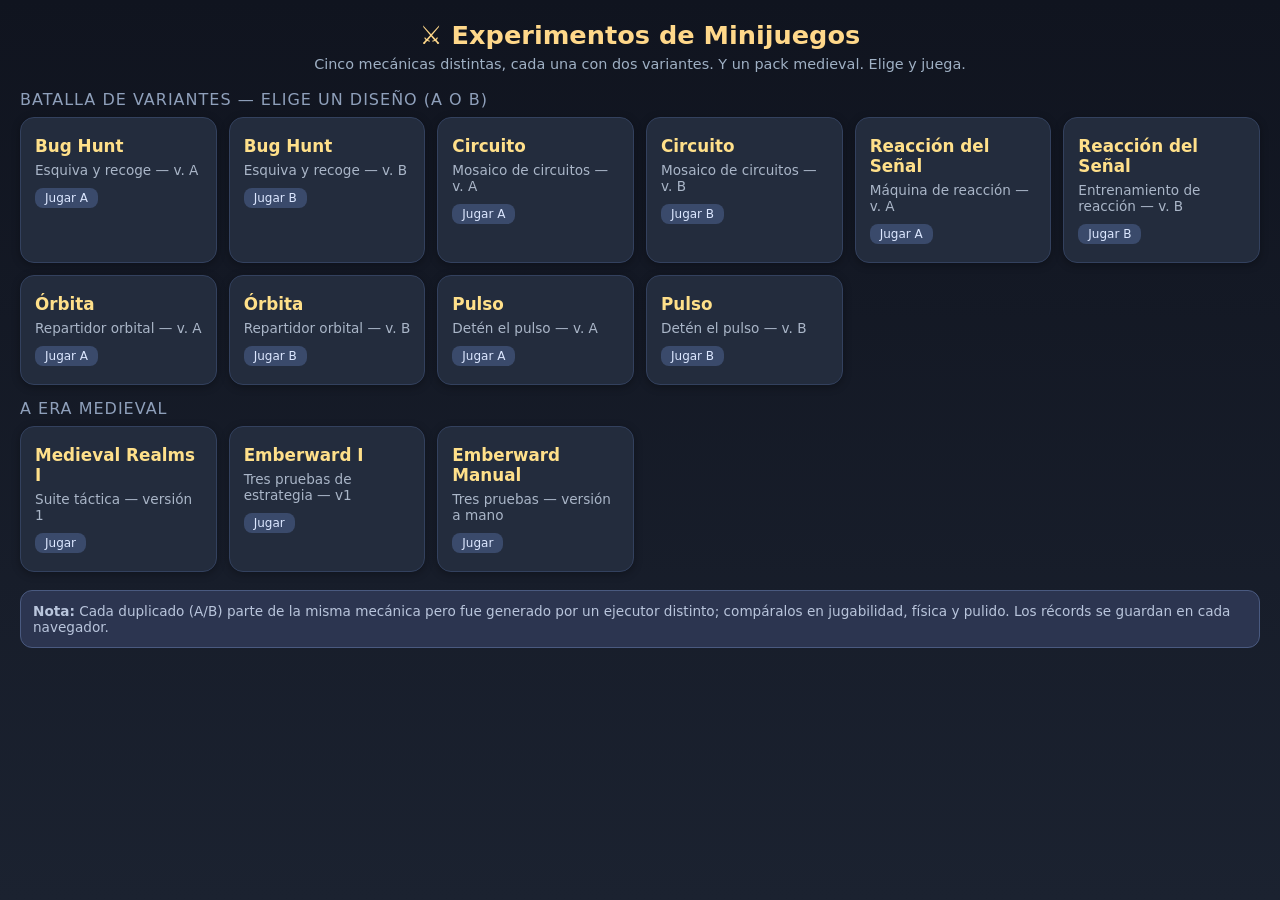
==== index.html @ d1a9478b "Hub de experimentos de minijuegos (variantes A/B + medieval)" ====
<!DOCTYPE html>
<html lang="es">
<head>
<meta charset="UTF-8">
<meta name="viewport" content="width=device-width, initial-scale=1">
<title>Experimentos — Minijuegos</title>
<style>
  *{box-sizing:border-box;margin:0}
  body{background:linear-gradient(180deg,#10141f,#1b2230);color:#e8ecf5;font-family:system-ui,sans-serif;min-height:100vh;padding:20px}
  h1{font-size:1.6rem;color:#ffd88a;text-align:center;margin-bottom:6px}
  p.sub{color:#9fb0c4;text-align:center;font-size:.9rem;margin-bottom:18px}
  .seccion{font-size:1rem;color:#8fa0bb;text-transform:uppercase;letter-spacing:1px;margin:14px 0 8px}
  .grid{display:grid;gap:12px;grid-template-columns:repeat(auto-fill,minmax(170px,1fr))}
  a.card{display:block;padding:18px 14px;border-radius:14px;background:#232c3d;border:1px solid #33415e;color:#fff;text-decoration:none;transition:.15s;box-shadow:0 2px 8px rgba(0,0,0,.3)}
  a.card:hover{transform:translateY(-2px);border-color:#8fa0ff}
  .card .tit{font-weight:800;font-size:1.05rem;color:#ffe08a}
  .card .desc{font-size:.85rem;color:#aab6c8;margin-top:6px}
  .card .ver{display:inline-block;margin-top:10px;padding:3px 10px;border-radius:8px;background:#3a4a6b;font-size:.75rem;color:#dce7ff}
  .nota{background:#2c3550;border:1px solid #4a5a80;border-radius:12px;padding:12px;margin-top:18px;color:#b9c5dc;font-size:.85rem}
</style>
</head>
<body>
<h1>⚔️ Experimentos de Minijuegos</h1>
<p class="sub">Cinco mecánicas distintas, cada una con dos variantes. Y un pack medieval. Elige y juega.</p>

<div class="seccion">Batalla de variantes — elige un diseño (A o B)</div>
<div class="grid">
  <a class="card" href="games/bug-hunt/A/index.html"><div class="tit">Bug Hunt</div><div class="desc">Esquiva y recoge — v. A</div><div class="ver">Jugar A</div></a>
  <a class="card" href="games/bug-hunt/B/index.html"><div class="tit">Bug Hunt</div><div class="desc">Esquiva y recoge — v. B</div><div class="ver">Jugar B</div></a>
  <a class="card" href="games/circuit/A/index.html"><div class="tit">Circuito</div><div class="desc">Mosaico de circuitos — v. A</div><div class="ver">Jugar A</div></a>
  <a class="card" href="games/circuit/B/index.html"><div class="tit">Circuito</div><div class="desc">Mosaico de circuitos — v. B</div><div class="ver">Jugar B</div></a>
  <a class="card" href="games/feature-upgrade/A/index.html"><div class="tit">Reacción del Señal</div><div class="desc">Máquina de reacción — v. A</div><div class="ver">Jugar A</div></a>
  <a class="card" href="games/feature-upgrade/B/index.html"><div class="tit">Reacción del Señal</div><div class="desc">Entrenamiento de reacción — v. B</div><div class="ver">Jugar B</div></a>
  <a class="card" href="games/orbit/A/index.html"><div class="tit">Órbita</div><div class="desc">Repartidor orbital — v. A</div><div class="ver">Jugar A</div></a>
  <a class="card" href="games/orbit/B/index.html"><div class="tit">Órbita</div><div class="desc">Repartidor orbital — v. B</div><div class="ver">Jugar B</div></a>
  <a class="card" href="games/pulse/A/index.html"><div class="tit">Pulso</div><div class="desc">Detén el pulso — v. A</div><div class="ver">Jugar A</div></a>
  <a class="card" href="games/pulse/B/index.html"><div class="tit">Pulso</div><div class="desc">Detén el pulso — v. B</div><div class="ver">Jugar B</div></a>
</div>

<div class="seccion">A era medieval</div>
<div class="grid">
  <a class="card" href="games/medieval-1/index.html"><div class="tit">Medieval Realms I</div><div class="desc">Suite táctica — versión 1</div><div class="ver">Jugar</div></a>
  <a class="card" href="games/medieval-2/index.html"><div class="tit">Emberward I</div><div class="desc">Tres pruebas de estrategia — v1</div><div class="ver">Jugar</div></a>
  <a class="card" href="games/medieval-manual/index.html"><div class="tit">Emberward Manual</div><div class="desc">Tres pruebas — versión a mano</div><div class="ver">Jugar</div></a>
</div>

<div class="nota"><b>Nota:</b> Cada duplicado (A/B) parte de la misma mecánica pero fue generado por un ejecutor distinto; compáralos en jugabilidad, física y pulido. Los récords se guardan en cada navegador.</div>
</body>
</html>
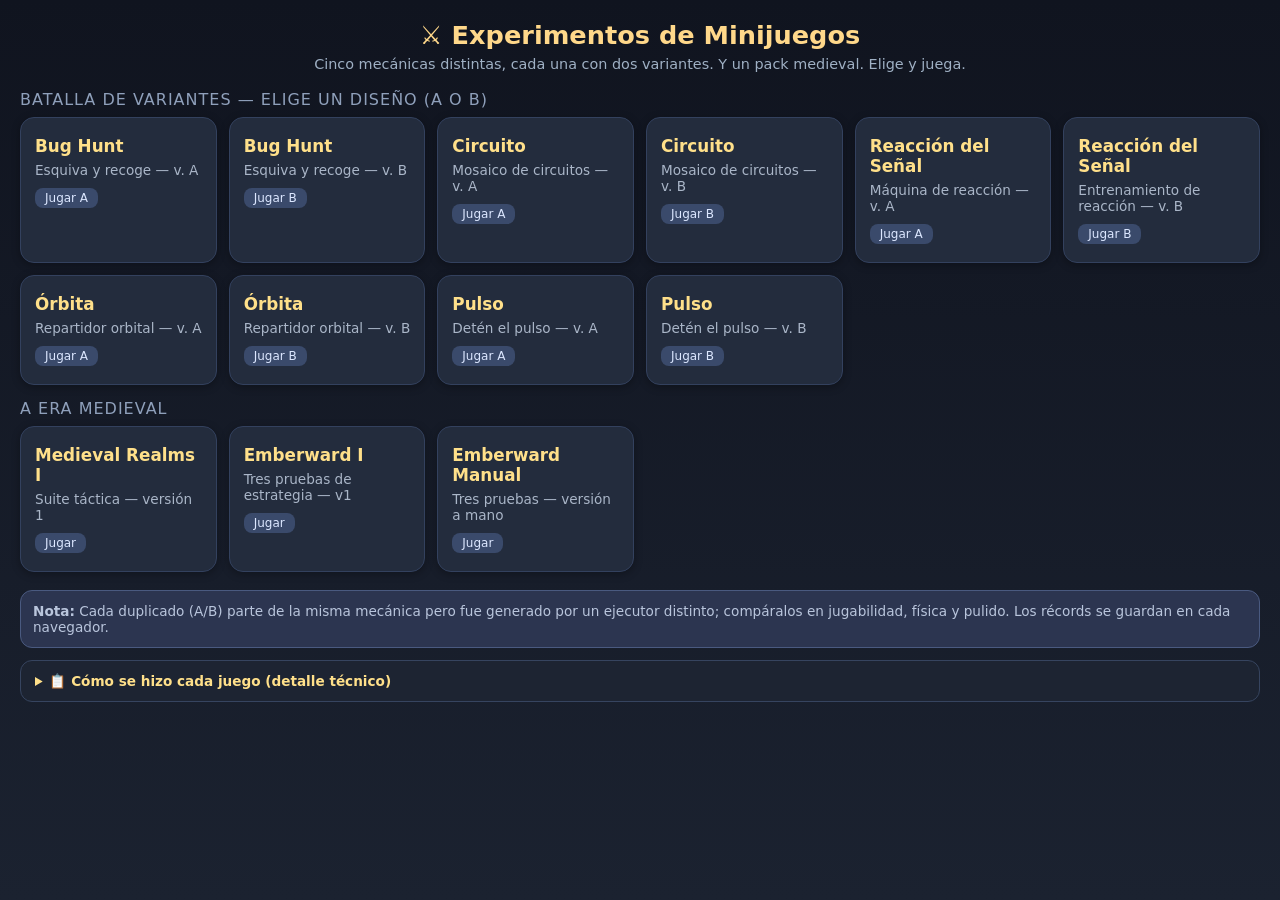
==== commit b7a0ecab: "Añade sección 'Cómo se hizo' con tabla de ejecutores y costes" ====
--- a/index.html
+++ b/index.html
@@ -17,6 +17,12 @@
   .card .desc{font-size:.85rem;color:#aab6c8;margin-top:6px}
   .card .ver{display:inline-block;margin-top:10px;padding:3px 10px;border-radius:8px;background:#3a4a6b;font-size:.75rem;color:#dce7ff}
   .nota{background:#2c3550;border:1px solid #4a5a80;border-radius:12px;padding:12px;margin-top:18px;color:#b9c5dc;font-size:.85rem}
+  details.como{background:#1d2432;border:1px solid #36445f;border-radius:12px;padding:12px 14px;margin-top:12px;color:#cdd8ea;font-size:.85rem}
+  details.como summary{cursor:pointer;font-weight:800;color:#ffe08a}
+  details.como table{width:100%;border-collapse:collapse;margin-top:10px}
+  details.como th,details.como td{border:1px solid #36445f;padding:6px 8px;text-align:left;font-size:.82rem}
+  details.como th{background:#28344d;color:#ffe08a}
+  details.como p{margin:8px 0}
 </style>
 </head>
 <body>
@@ -45,5 +51,19 @@
 </div>
 
 <div class="nota"><b>Nota:</b> Cada duplicado (A/B) parte de la misma mecánica pero fue generado por un ejecutor distinto; compáralos en jugabilidad, física y pulido. Los récords se guardan en cada navegador.</div>
+
+<details class="como">
+  <summary>📋 Cómo se hizo cada juego (detalle técnico)</summary>
+  <p>Estos juegos salieron de un <b>benchmark de ejecutores de código</b> (lanzado el 25 jul 2026): cuatro ejecutores distintos recibieron la misma spec por tarea, cada uno construyó su versión en su propio directorio, y un verificador externo puntuó el resultado (victoria real, reinicio, interfaz estable, sin errores). Cada par/triada que ves aquí es <b>la misma spec resuelta por gente distinta</b>, para comparar jugabilidad y pulido.</p>
+  <table>
+    <tr><th>Juego</th><th>Versión A</th><th>Versión B</th><th>Versión C</th><th>Versión D</th></tr>
+    <tr><td>Bug Hunt</td><td>V4 Pro · 140s · $0.01</td><td>V4 Flash · 136s · $0.01</td><td>Sol · 243s · $0.57</td><td>Luna · 126s · $0.06</td></tr>
+    <tr><td>Circuito</td><td>V4 Pro · 616s · $0.06</td><td>Sol · 297s · $0.57</td><td>Luna · 199s · $0.11</td><td>V4 Flash · 312s · $0.01</td></tr>
+    <tr><td>Reacción del Señal</td><td>Luna · 148s · $0.07</td><td>V4 Flash · 116s · $0.01</td><td>V4 Pro · 252s · $0.02</td><td>Sol · 255s · $0.56</td></tr>
+    <tr><td>Órbita</td><td>V4 Flash · 229s · $0.01</td><td>Luna · 363s · $0.11</td><td>V4 Pro · 227s · $0.02</td><td>Sol · 412s · $0.68</td></tr>
+    <tr><td>Pulso</td><td>Luna · 158s · $0.07</td><td>Sol · 333s · $0.70</td><td>V4 Flash · 120s · $0.01</td><td>V4 Pro · 290s · $0.03</td></tr>
+  </table>
+  <p><b>Medieval Realms</b> y <b>Emberward</b> fueron un <b>duelo específico posterior</b> (26 jul): la misma premisa de "mini-juegos de táctica medieval" entregada a dos configuraciones distintas del ejecutor, cada una en su repo (una variante con un único razonador, otra con un par razonador+ejecutor colaborando a mano).</p>
+</details>
 </body>
 </html>
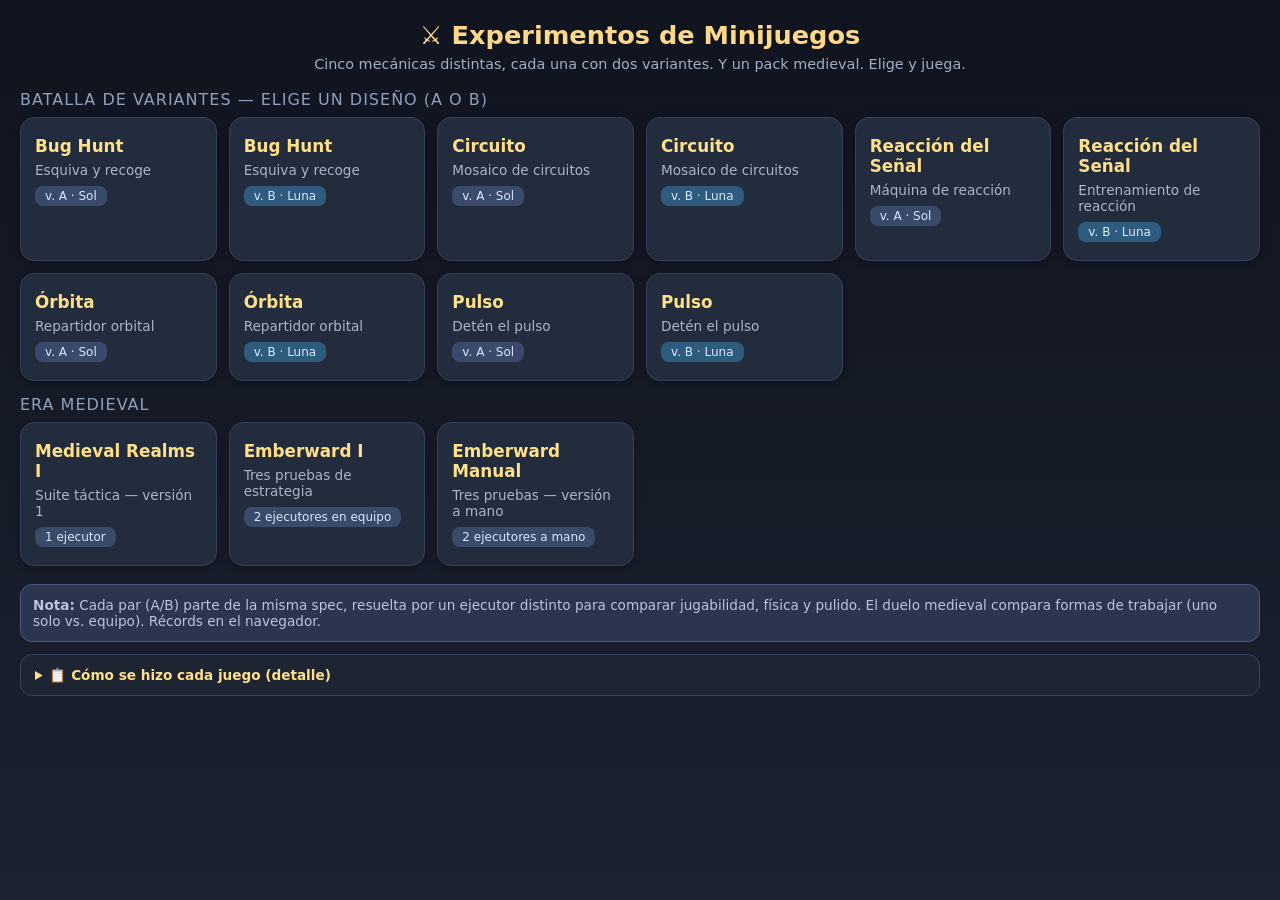
==== commit e5cb7fe5: "Etiqueta el modelo autora junto a cada juego y corrige la tabla a A/B (Sol/Luna)" ====
--- a/index.html
+++ b/index.html
@@ -15,7 +15,9 @@
   a.card:hover{transform:translateY(-2px);border-color:#8fa0ff}
   .card .tit{font-weight:800;font-size:1.05rem;color:#ffe08a}
   .card .desc{font-size:.85rem;color:#aab6c8;margin-top:6px}
-  .card .ver{display:inline-block;margin-top:10px;padding:3px 10px;border-radius:8px;background:#3a4a6b;font-size:.75rem;color:#dce7ff}
+  .card .modelo{display:inline-block;margin-top:8px;padding:3px 10px;border-radius:8px;background:#3a4a6b;font-size:.75rem;color:#dce7ff}
+  .card .modelo.sol{background:#5b3f7a;color:#f0dcff}
+  .card .modelo.luna{background:#2f5b7f;color:#d6ecff}
   .nota{background:#2c3550;border:1px solid #4a5a80;border-radius:12px;padding:12px;margin-top:18px;color:#b9c5dc;font-size:.85rem}
   details.como{background:#1d2432;border:1px solid #36445f;border-radius:12px;padding:12px 14px;margin-top:12px;color:#cdd8ea;font-size:.85rem}
   details.como summary{cursor:pointer;font-weight:800;color:#ffe08a}
@@ -31,39 +33,41 @@
 
 <div class="seccion">Batalla de variantes — elige un diseño (A o B)</div>
 <div class="grid">
-  <a class="card" href="games/bug-hunt/A/index.html"><div class="tit">Bug Hunt</div><div class="desc">Esquiva y recoge — v. A</div><div class="ver">Jugar A</div></a>
-  <a class="card" href="games/bug-hunt/B/index.html"><div class="tit">Bug Hunt</div><div class="desc">Esquiva y recoge — v. B</div><div class="ver">Jugar B</div></a>
-  <a class="card" href="games/circuit/A/index.html"><div class="tit">Circuito</div><div class="desc">Mosaico de circuitos — v. A</div><div class="ver">Jugar A</div></a>
-  <a class="card" href="games/circuit/B/index.html"><div class="tit">Circuito</div><div class="desc">Mosaico de circuitos — v. B</div><div class="ver">Jugar B</div></a>
-  <a class="card" href="games/feature-upgrade/A/index.html"><div class="tit">Reacción del Señal</div><div class="desc">Máquina de reacción — v. A</div><div class="ver">Jugar A</div></a>
-  <a class="card" href="games/feature-upgrade/B/index.html"><div class="tit">Reacción del Señal</div><div class="desc">Entrenamiento de reacción — v. B</div><div class="ver">Jugar B</div></a>
-  <a class="card" href="games/orbit/A/index.html"><div class="tit">Órbita</div><div class="desc">Repartidor orbital — v. A</div><div class="ver">Jugar A</div></a>
-  <a class="card" href="games/orbit/B/index.html"><div class="tit">Órbita</div><div class="desc">Repartidor orbital — v. B</div><div class="ver">Jugar B</div></a>
-  <a class="card" href="games/pulse/A/index.html"><div class="tit">Pulso</div><div class="desc">Detén el pulso — v. A</div><div class="ver">Jugar A</div></a>
-  <a class="card" href="games/pulse/B/index.html"><div class="tit">Pulso</div><div class="desc">Detén el pulso — v. B</div><div class="ver">Jugar B</div></a>
+  <a class="card" href="games/bug-hunt/A/index.html"><div class="tit">Bug Hunt</div><div class="desc">Esquiva y recoge</div><div class="modelo solab">v. A · Sol</div></a>
+  <a class="card" href="games/bug-hunt/B/index.html"><div class="tit">Bug Hunt</div><div class="desc">Esquiva y recoge</div><div class="modelo luna">v. B · Luna</div></a>
+  <a class="card" href="games/circuit/A/index.html"><div class="tit">Circuito</div><div class="desc">Mosaico de circuitos</div><div class="modelo solab">v. A · Sol</div></a>
+  <a class="card" href="games/circuit/B/index.html"><div class="tit">Circuito</div><div class="desc">Mosaico de circuitos</div><div class="modelo luna">v. B · Luna</div></a>
+  <a class="card" href="games/feature-upgrade/A/index.html"><div class="tit">Reacción del Señal</div><div class="desc">Máquina de reacción</div><div class="modelo solab">v. A · Sol</div></a>
+  <a class="card" href="games/feature-upgrade/B/index.html"><div class="tit">Reacción del Señal</div><div class="desc">Entrenamiento de reacción</div><div class="modelo luna">v. B · Luna</div></a>
+  <a class="card" href="games/orbit/A/index.html"><div class="tit">Órbita</div><div class="desc">Repartidor orbital</div><div class="modelo solab">v. A · Sol</div></a>
+  <a class="card" href="games/orbit/B/index.html"><div class="tit">Órbita</div><div class="desc">Repartidor orbital</div><div class="modelo luna">v. B · Luna</div></a>
+  <a class="card" href="games/pulse/A/index.html"><div class="tit">Pulso</div><div class="desc">Detén el pulso</div><div class="modelo solab">v. A · Sol</div></a>
+  <a class="card" href="games/pulse/B/index.html"><div class="tit">Pulso</div><div class="desc">Detén el pulso</div><div class="modelo luna">v. B · Luna</div></a>
 </div>
 
-<div class="seccion">A era medieval</div>
+<div class="seccion">Era medieval</div>
 <div class="grid">
-  <a class="card" href="games/medieval-1/index.html"><div class="tit">Medieval Realms I</div><div class="desc">Suite táctica — versión 1</div><div class="ver">Jugar</div></a>
-  <a class="card" href="games/medieval-2/index.html"><div class="tit">Emberward I</div><div class="desc">Tres pruebas de estrategia — v1</div><div class="ver">Jugar</div></a>
-  <a class="card" href="games/medieval-manual/index.html"><div class="tit">Emberward Manual</div><div class="desc">Tres pruebas — versión a mano</div><div class="ver">Jugar</div></a>
+  <a class="card" href="games/medieval-1/index.html"><div class="tit">Medieval Realms I</div><div class="desc">Suite táctica — versión 1</div><div class="modelo">1 ejecutor</div></a>
+  <a class="card" href="games/medieval-2/index.html"><div class="tit">Emberward I</div><div class="desc">Tres pruebas de estrategia</div><div class="modelo">2 ejecutores en equipo</div></a>
+  <a class="card" href="games/medieval-manual/index.html"><div class="tit">Emberward Manual</div><div class="desc">Tres pruebas — versión a mano</div><div class="modelo">2 ejecutores a mano</div></a>
 </div>
 
-<div class="nota"><b>Nota:</b> Cada duplicado (A/B) parte de la misma mecánica pero fue generado por un ejecutor distinto; compáralos en jugabilidad, física y pulido. Los récords se guardan en cada navegador.</div>
+<div class="nota"><b>Nota:</b> Cada par (A/B) parte de la misma spec, resuelta por un ejecutor distinto para comparar jugabilidad, física y pulido. El duelo medieval compara formas de trabajar (uno solo vs. equipo). Récords en el navegador.</div>
 
 <details class="como">
-  <summary>📋 Cómo se hizo cada juego (detalle técnico)</summary>
-  <p>Estos juegos salieron de un <b>benchmark de ejecutores de código</b> (lanzado el 25 jul 2026): cuatro ejecutores distintos recibieron la misma spec por tarea, cada uno construyó su versión en su propio directorio, y un verificador externo puntuó el resultado (victoria real, reinicio, interfaz estable, sin errores). Cada par/triada que ves aquí es <b>la misma spec resuelta por gente distinta</b>, para comparar jugabilidad y pulido.</p>
+  <summary>📋 Cómo se hizo cada juego (detalle)</summary>
+  <p>Este hub se montó con juegos que salieron de dos experimentos internos de <b>benchmark de ejecutores de código</b>:</p>
+  <p><b>1) Comparativa de ejecutores (25 jul 2026).</b> Cuatro ejecutores distintos recibieron la <b>misma spec</b> por cada mecánica (Orbit, Circuit, Pulse...), cada uno en su propio directorio aislado, y un verificador externo puntuó victoria real, reinicio limpio, interfaz estable y cero errores. Los pares que ves aquí son las versiones de <b>Ejecutor "Sol" (v. A)</b> y <b>Ejecutor "Luna" (v. B)</b> para la misma tarea.</p>
+  <p><b>2) Duelo medieval (26 jul).</b> Un pack de tres pruebas tácticas con la misma premisa entregada a dos configuraciones: <b>v.1 → un solo ejecutor</b>; <b>v.2 → un ejecutor + un planificador en equipo</b>; <b>v.3 → la edición "a mano"</b> con planificador + ejecutor colaborando paso a paso.</p>
   <table>
-    <tr><th>Juego</th><th>Versión A</th><th>Versión B</th><th>Versión C</th><th>Versión D</th></tr>
-    <tr><td>Bug Hunt</td><td>V4 Pro · 140s · $0.01</td><td>V4 Flash · 136s · $0.01</td><td>Sol · 243s · $0.57</td><td>Luna · 126s · $0.06</td></tr>
-    <tr><td>Circuito</td><td>V4 Pro · 616s · $0.06</td><td>Sol · 297s · $0.57</td><td>Luna · 199s · $0.11</td><td>V4 Flash · 312s · $0.01</td></tr>
-    <tr><td>Reacción del Señal</td><td>Luna · 148s · $0.07</td><td>V4 Flash · 116s · $0.01</td><td>V4 Pro · 252s · $0.02</td><td>Sol · 255s · $0.56</td></tr>
-    <tr><td>Órbita</td><td>V4 Flash · 229s · $0.01</td><td>Luna · 363s · $0.11</td><td>V4 Pro · 227s · $0.02</td><td>Sol · 412s · $0.68</td></tr>
-    <tr><td>Pulso</td><td>Luna · 158s · $0.07</td><td>Sol · 333s · $0.70</td><td>V4 Flash · 120s · $0.01</td><td>V4 Pro · 290s · $0.03</td></tr>
+    <tr><th>Juego</th><th>v. A</th><th>v. B</th></tr>
+    <tr><td>Bug Hunt</td><td>Sol</td><td>Luna</td></tr>
+    <tr><td>Circuito</td><td>Sol</td><td>Luna</td></tr>
+    <tr><td>Reacción del Señal</td><td>Sol</td><td>Luna</td></tr>
+    <tr><td>Órbita</td><td>Sol</td><td>Luna</td></tr>
+    <tr><td>Pulso</td><td>Sol</td><td>Luna</td></tr>
   </table>
-  <p><b>Medieval Realms</b> y <b>Emberward</b> fueron un <b>duelo específico posterior</b> (26 jul): la misma premisa de "mini-juegos de táctica medieval" entregada a dos configuraciones distintas del ejecutor, cada una en su repo (una variante con un único razonador, otra con un par razonador+ejecutor colaborando a mano).</p>
+  <p>Para los costes históricos (duración y € de cada variante según la tanda de comparison completa, incluido DeepSeek V4 Pro / V4 Flash), ver el registro interno en el repo local — no se publica por privacidad.</p>
 </details>
 </body>
 </html>
